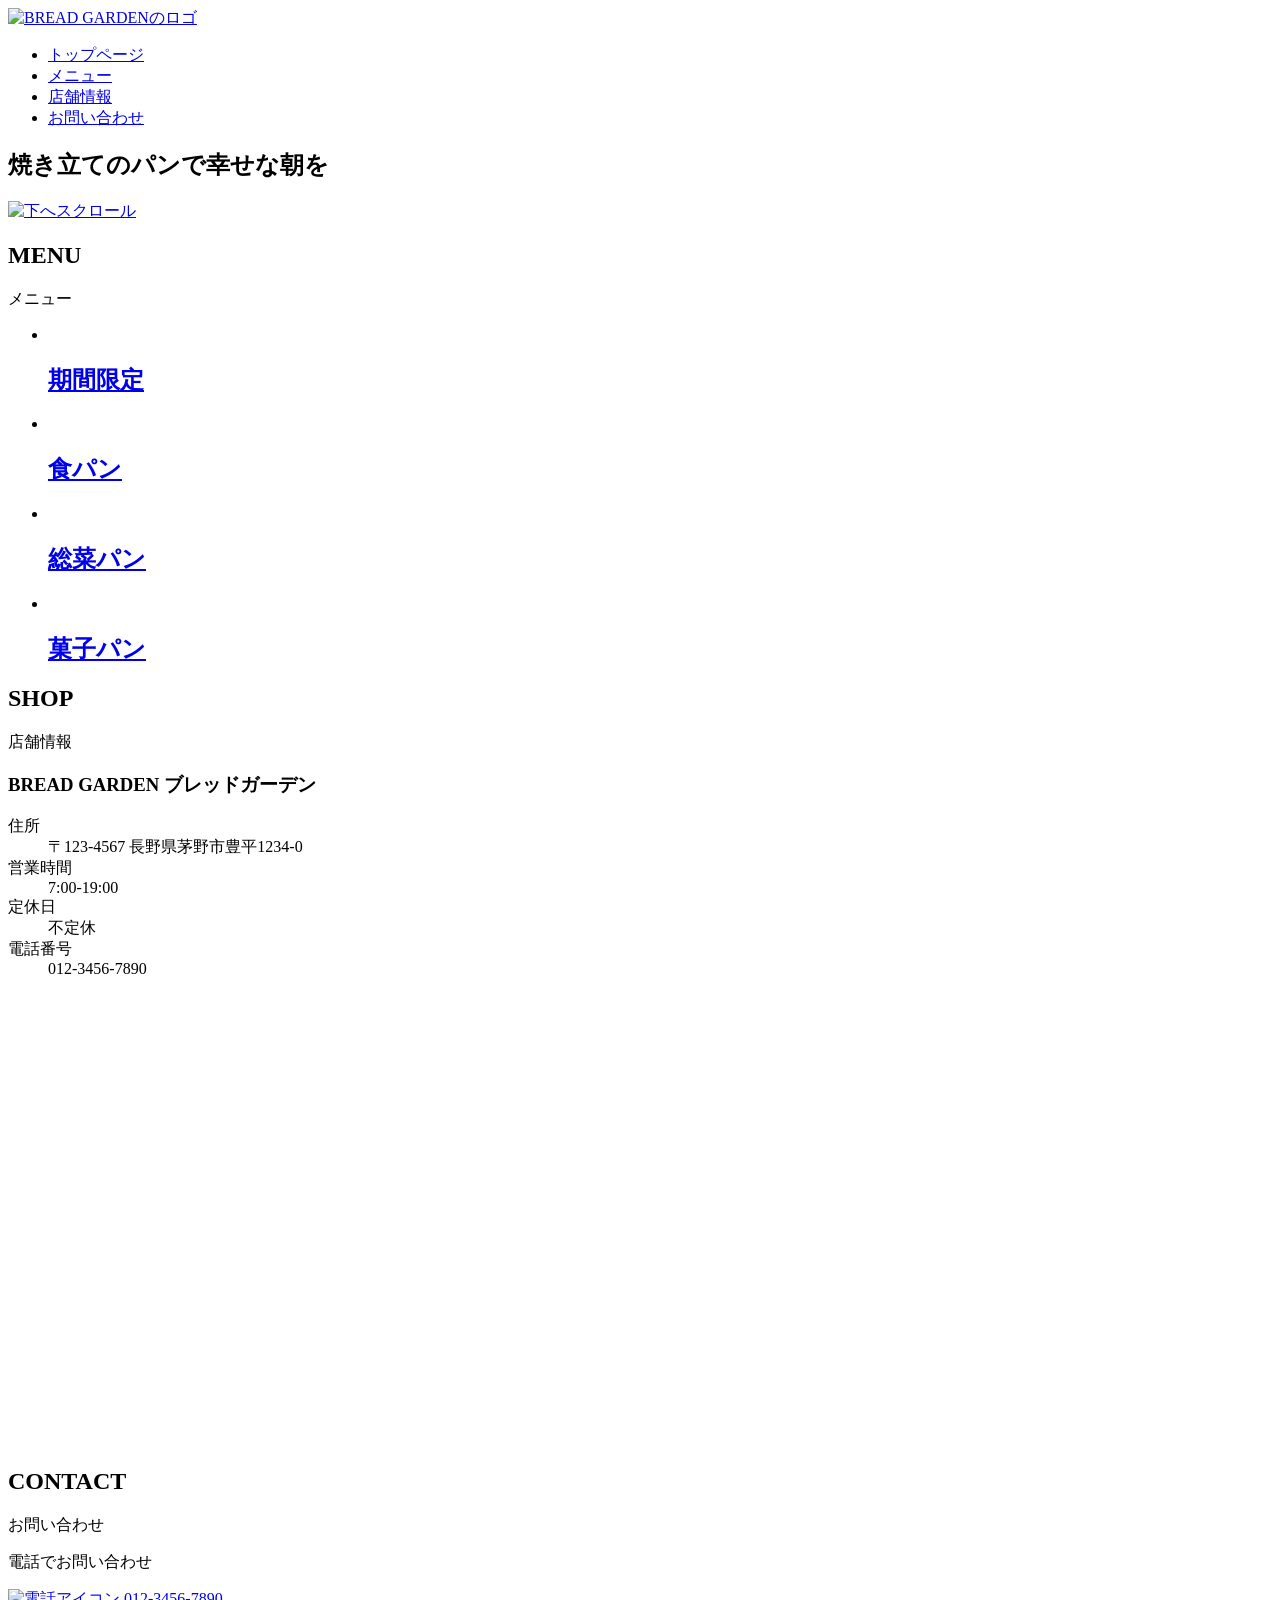
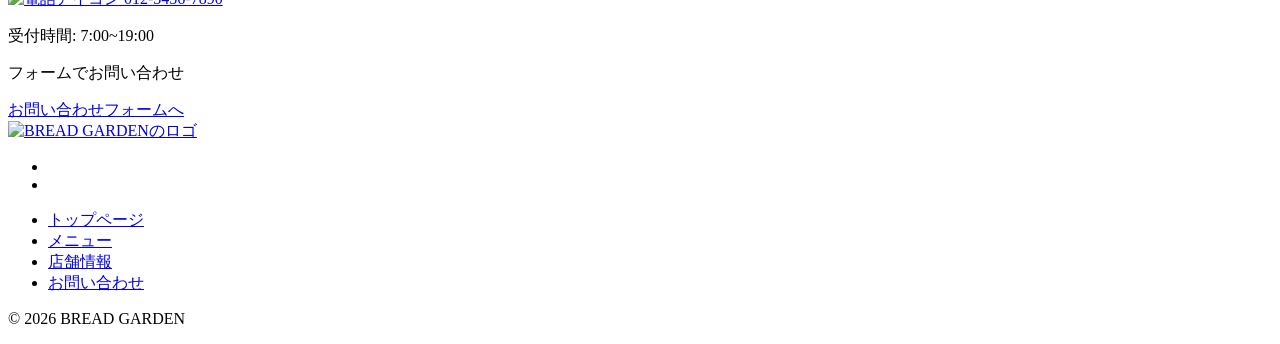
==== index.html @ bd8e2477 "Add files via upload" ====
<!DOCTYPE html>
<html lang="en">
<head>
  <meta charset="UTF-8">
  <meta name="viewport" content="width=device-width, initial-scale=1.0">
  <title>Document</title>
  <link rel="stylesheet" href="css/reset.css">
  <link rel="stylesheet" href="css/style.css">
  <script src="js/script.js" defer></script>
</head>
<body class="home">
  <header>
    <a href="index.html" class="logo">
      <img src="img/BREAD GARDEN.png" alt="BREAD GARDENのロゴ">
    </a>
    <nav>
      <ul>
        <li><a href="index.html">トップページ</a></li>
        <li><a href="menu.html">メニュー</a></li>
        <li><a href="index.html#shop">店舗情報</a></li>
        <li><a href="contact.html">お問い合わせ</a></li>
      </ul>
    </nav>
  </header>

  <!-- ヒーローセクション -->
  <section class="hero">
    <h2>焼き立てのパンで幸せな朝を</h2>
    <a href="#menu">
      <img src="img/down.png" alt="下へスクロール">
    </a>
  </section>

  <main>
    <!-- メニュー -->
    <section class="main-section" id="menu">
      <span class="heading-group">
        <h2>MENU</h2>
        <p>メニュー</p>
      </span>
      <ul class="container menu-guid-list">
        <li>
          <a href="menu.html?category=limited">
          <!-- ↑ここは後で変える -->
            <img src="img/期間限定.jpg" alt="">
            <h2>期間限定</h2>
          </a>
        </li>
        <li>
          <a href="menu.html?category=bread">
          <!-- ↑ここは後で変える -->
            <img src="img/食パン.jpg" alt="">
            <h2>食パン</h2>
          </a>
        </li>
        <li>
          <a href="menu.html?category=savoury">
          <!-- ↑ここは後で変える -->
            <img src="img/総菜パン.jpg" alt="">
            <h2>総菜パン</h2>
          </a>
        </li>
        <li>
        <a href="menu.html?category=sweet">
          <!-- ↑ここは後で変える -->
            <img src="img/菓子パン.jpg" alt="">
            <h2>菓子パン</h2>
          </a>
        </li>
      </ul>
    </section>

    <!-- 店舗情報 -->
    <section class="main-section shop" id="shop">
      <span class="heading-group">
        <h2>SHOP</h2>
        <p>店舗情報</p>
      </span>
      <div class="container layout">
        <div class="text">
          <h3>
            BREAD GARDEN
            <span>ブレッドガーデン</span>
          </h3>
          <dl>
            <dt>住所</dt>
            <dd>〒123-4567 長野県茅野市豊平1234-0</dd>
            <dt>営業時間</dt>
            <dd>7:00-19:00</dd>
            <dt>定休日</dt>
            <dd>不定休</dd>
            <dt>電話番号</dt>
            <dd>012-3456-7890</dd>
          </dl>
        </div>
        <div class="map">
          <iframe src="https://www.google.com/maps/embed?pb=!1m18!1m12!1m3!1d6455.023238602218!2d138.1796130052971!3d36.00779797145485!2m3!1f0!2f0!3f0!3m2!1i1024!2i768!4f13.1!3m3!1m2!1s0x601c50e71f7adf49%3A0x2a9c9bdd30254f00!2z5YWs56uL6KuP6Kiq5p2x5Lqs55CG56eR5aSn5a2m!5e0!3m2!1sja!2sjp!4v1779669544932!5m2!1sja!2sjp" width="600" height="450" style="border:0;" allowfullscreen="" loading="lazy" referrerpolicy="no-referrer-when-downgrade"></iframe>
        </div>
      </div>
    </section>

    <!-- お問い合わせ -->
    <section class="main-section" id="contact">
      <span class="heading-group">
        <h2>CONTACT</h2>
        <p>お問い合わせ</p>
      </span>
      <div class="container contact">
        <!--ご不明な点などございましたら、お気軽にお問い合わせください。</p> -->
        <div class="layout">
          <div class="tel">
            <p class="label">電話でお問い合わせ</p>
            <a href="tel:0312345678" class="number">
              <img src="img/icon-tel.svg" alt="電話アイコン">
              012-3456-7890
            </a>
            <p class="hour">受付時間: 7:00~19:00</p>
          </div>
          <div class="form">
            <p class="label">フォームでお問い合わせ</p>
            <a href="contact.html" class="button">お問い合わせフォームへ</a>
          </div>
        </div>
      </div>

    </section>
  </main>
  <footer>
    <nav>
      <div>
        <a href="index.html" class="logo">
          <img src="img/BREAD GARDEN.png" alt="BREAD GARDENのロゴ">
        </a>
        <ul class="footer_sns">
          <li><a href=""><img src="img/xロゴ.svg" alt=""></a></li>
          <li><a href=""><img src="img/インスタロゴ.svg" alt=""></a></li>
        </ul>
      </div>
      <ul class="footer_nav">
        <li><a href="index.html">トップページ</a></li>
        <li><a href="menu.html">メニュー</a></li>
        <li><a href="index.html#shop">店舗情報</a></li>
        <li><a href="contact.html">お問い合わせ</a></li>
      </ul>
    </nav>
    <p class="copyright">&copy; 2026 BREAD GARDEN</p>
  </footer>
</body>
</html>
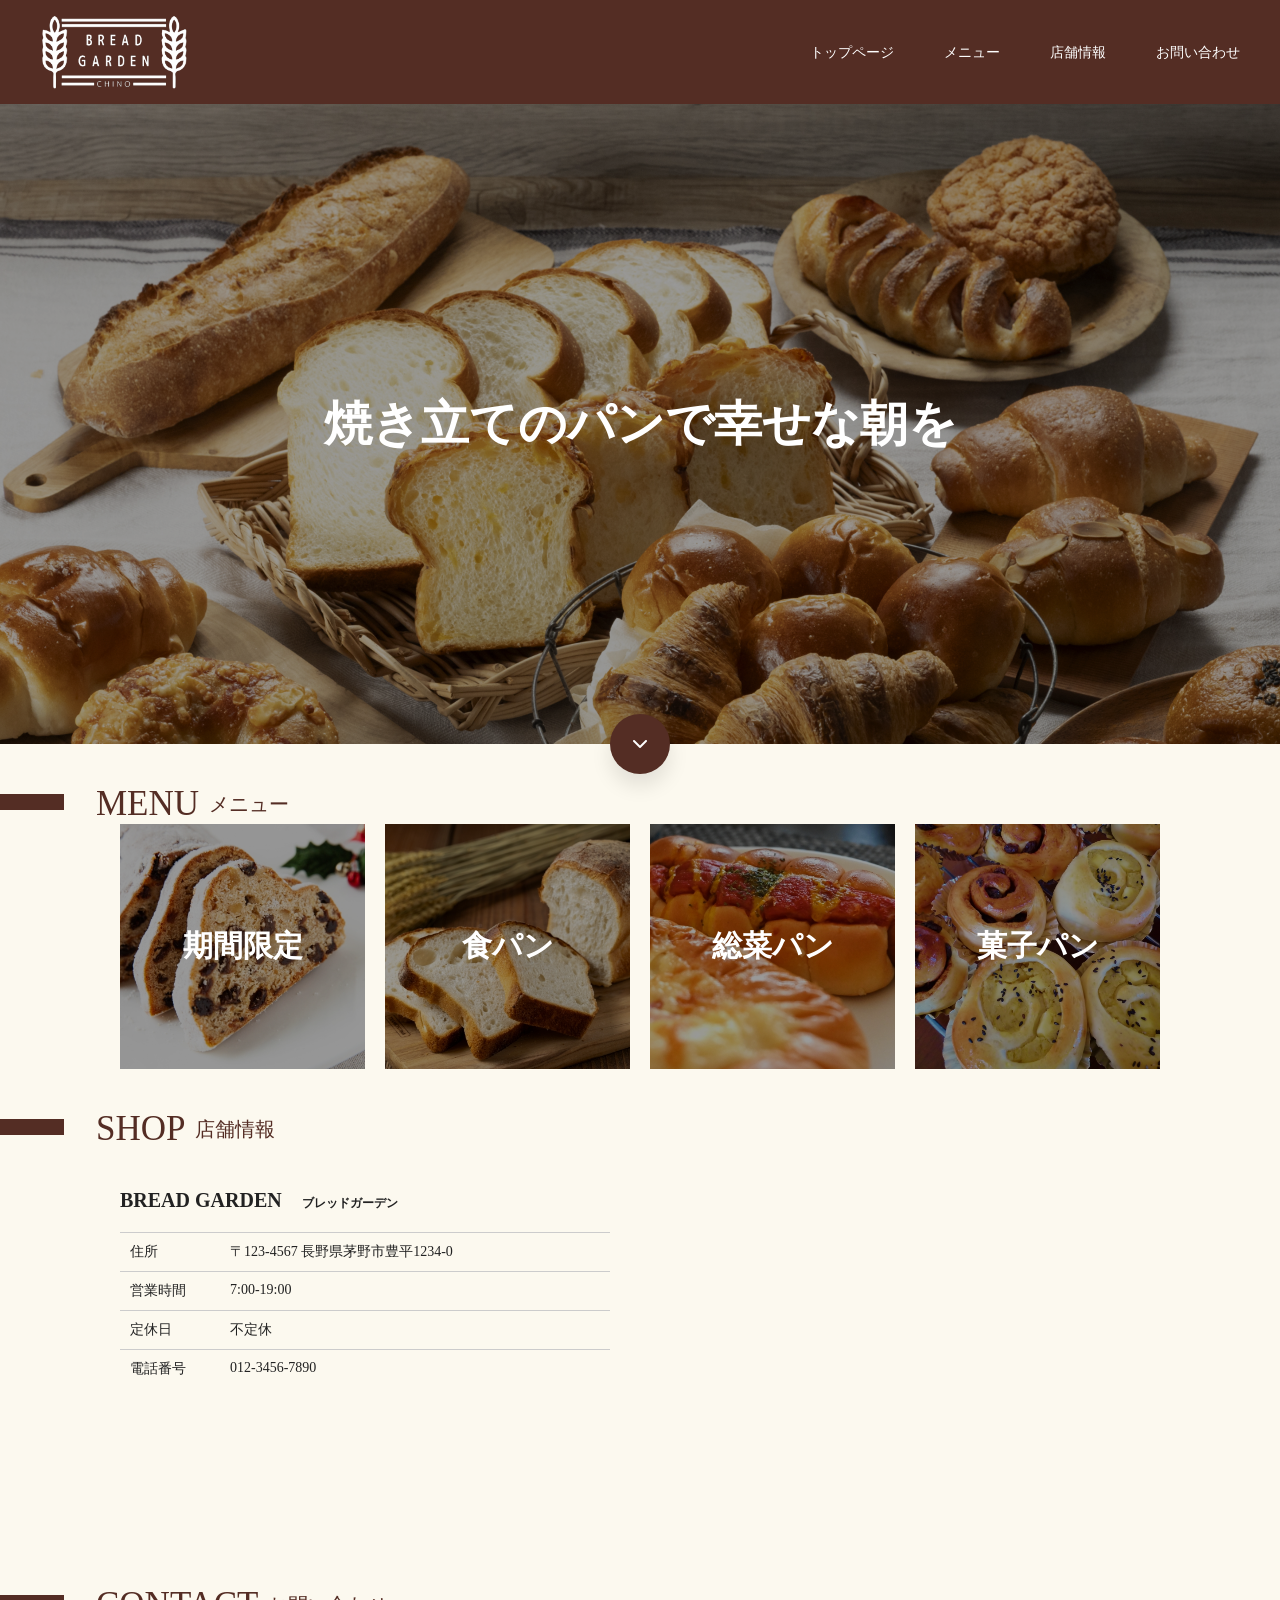
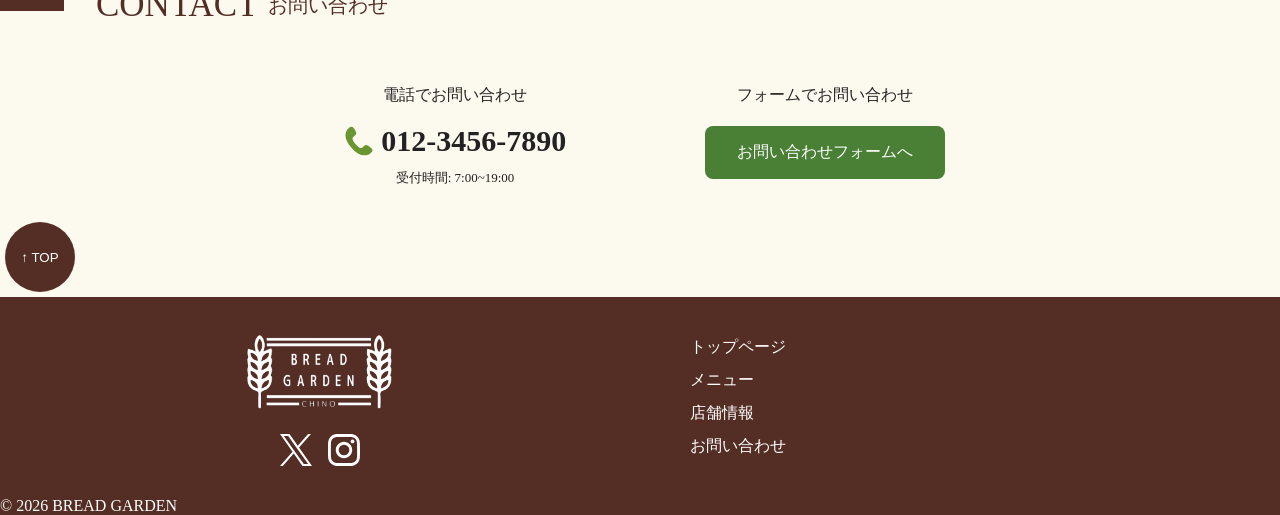
==== commit 1923c4a8: "Add files via upload" ====
--- a/index.html
+++ b/index.html
@@ -124,6 +124,8 @@
       </div>
 
     </section>
+
+    <button class="top-button">↑ TOP</button>
   </main>
   <footer>
     <nav>
--- a/css/style.css
+++ b/css/style.css
@@ -0,0 +1,457 @@
+@charset "utf-8";
+
+/* index.html */
+body{
+  background-color: #fcf9ef;
+  .large-font {
+    font-size: 26px;
+  }
+}
+
+/* ロゴ */
+.logo img{
+  width: 150px;
+  height: auto;
+}
+
+
+header{
+  background-color: #542d24;
+  color: #fff;
+  padding: 10px 40px;
+  display: flex;
+  align-items: center;
+  justify-content: space-between;
+  nav {
+    ul {
+      display: flex;
+      align-items: center;
+      gap: 50px;
+    }
+    a {
+      font-size: 14px;
+      font-weight: 400;
+      &:hover {
+        color: #777;
+        text-decoration: underline;
+      }
+    }
+  }
+}
+
+/* ヒーローセクション */
+.hero {
+  color: #fff;
+  text-align: center;
+  height: 640px;
+  background-image: url(../img/パン.jpg);
+  background-size: cover;
+  display: flex;
+  flex-direction: column;
+  align-items: center;
+  justify-content: center;
+  position: relative;
+  
+  * {
+    position: relative;
+    z-index: 1;
+  }
+
+  &::before {
+    content: "";
+    position: absolute;
+    inset: 0;
+    background-color: rgb(0 0 0 / 0.4);
+  }
+
+  h2 {
+    font-size: 48px;
+    font-weight: 700;
+  }
+
+  a {
+    display: grid;
+    place-items: center;
+    width: 60px;
+    height: 60px;
+    background-color: #542d24;
+    border-radius: 50%;
+    box-shadow: 0px 12px 20px rgb(0 0 0 / 0.1);
+    position: absolute;
+    left: 50%;
+    bottom: 0;
+    translate: -50% 50%;
+    img {
+      width: 24px;
+      height: 24px;
+    }
+  }
+}
+
+/* 小見出し */
+.heading-group {
+  margin-top: 40px;
+  color: #542d24;
+  position: relative;
+  display: inline-flex;
+  align-items: center;
+  padding-left: 7.5vw;
+  h2 {
+    font-size: 35px;
+    font-weight: 500;
+  }
+
+  p {
+    font-size:20px;
+    font-weight: 300;
+    margin-left: 10px;
+  }
+
+  &::before {
+    content: "";
+    display: block;
+    position: absolute;
+    top: 10px;
+    left: 0;
+    width: 5vw;
+    height: 1.23vw;
+    background-color: #542d24;
+  }
+}
+
+/* 共通要素 */
+.container {
+  max-width: 1160px;
+  margin: 0 auto;
+  padding-inline: 60px;
+}
+
+/* メニュー */
+.menu-guid-list {
+  display: grid;
+  grid-template-columns: 1fr 1fr 1fr 1fr;
+  gap: 20px;
+
+  a {
+    display: block;
+    aspect-ratio: 1 / 1;
+    position: relative;
+    overflow: hidden;
+
+    img {
+      width: 100%;
+      height: 100%;
+      object-fit: cover;
+    }
+
+    &::before {
+      content: "";
+      position: absolute;
+      inset: 0;
+      background-color: rgb(0 0 0 / 0.4);
+      z-index: 1;
+    }
+
+    &:hover::before {
+      background-color: rgb(0 0 0 / 0.2);
+    }
+    h2 {
+      position: absolute;
+      inset: 0;
+      width: 100%;
+      height: 100%;
+      display: flex;
+      justify-content: center;
+      align-items: center;
+      z-index: 1;
+      color: #fff;
+      font-size: 30px;
+      font-weight: 600;
+    }
+  }
+}
+
+/* 店舗情報 */
+.shop {
+  .layout{
+    display: grid;
+    grid-template-columns: 1fr 1fr;
+    align-items: start;
+    gap: 60px;
+  }
+
+  .text{
+    margin-top: 40px;
+
+    h3 {
+      text-align:center;
+      font-size: 20px;
+      font-weight: 700;
+      margin: 0 0 20px;
+      display: flex;
+      align-items: baseline;
+      gap: 1em;
+
+      span {
+        font-size: 0.6em;
+      }
+    }
+
+    dl {
+      display: grid;
+      grid-template-columns: 100px 1fr;
+
+      dt,dd{
+        font-size: 14px;
+        padding: 10px;
+        border-top: 1px solid #ccc;
+      }
+    }
+  }
+  .map{
+    border-radius: 40px;
+    overflow: hidden;
+
+    iframe{
+      width: 100%;
+      height: auto;
+      aspect-ratio: 5 / 4;
+    }
+  }
+}
+
+/* お問い合わせ */
+.contact {
+  text-align: center;
+  margin-bottom: 30px;
+
+  .layout{
+    display: grid;
+    grid-template-columns: 1fr 1fr;
+    gap: 40px;
+    margin-top: 60px;
+    margin-inline: auto;
+    max-width: 700px;
+  }
+
+  .label {
+    margin-bottom: 20px;
+  }
+  
+  .number {
+    font-size: 30px;
+    font-weight: 700;
+    line-height: 1;
+    letter-spacing: 0;
+
+    img{
+      width: 1em;
+    }
+  }
+
+  .hour {
+    font-size: 13px;
+    display: block;
+    margin-top: 1em;
+  }
+
+  .button {
+    display: inline-block;
+    color: #fff;
+    background-color: #4a8035;
+    padding: 1em 2em;
+    border-radius: 8px;
+
+    &:hover{
+      background-color: #346122;
+    }
+  }
+}
+
+/* TOPボタン */
+.top-button {
+  width: 70px;
+  height: 70px;
+  background-color: #542d24;
+  color: #fff;
+  border-radius: 50%;
+  margin: 5px;
+  border: none;
+}
+
+footer{
+  color: #fff;
+  background-color: #542d24;
+
+  nav{
+    display: grid;
+    grid-template-columns: 1fr 1fr;
+    align-items: center;
+    
+    div{
+      display: grid;
+      grid-template-rows: auto auto;
+      gap: 20px;
+      justify-items: center;
+
+      .footer_sns{
+        display: flex;
+        gap: 16px;
+        list-style: none;
+        padding: 0;
+
+        img{
+          width: 32px;
+          height: 32px;
+          object-fit: contain;
+        }
+      }
+    }
+    
+    .footer_nav{
+      min-height: 200px;
+      display: flex;
+      flex-direction: column;
+      justify-content: center;
+      gap: 12px;
+      list-style: none;
+      padding: 0;
+      margin-left: 50px;
+
+      li {
+        &:hover {
+          color: #777;
+          text-decoration: underline;
+        }
+      }
+    }
+    .copyright {
+      font-size: 12px;
+      text-align: center;
+    }
+  }
+}
+
+
+
+/* menu.html */
+.menu-buttons {
+  display: flex;
+  gap: 15px;
+  padding-block: 30px;
+  justify-content: center;
+}
+
+.menu-button {
+  border: 2px solid #542d24;
+  background-color: #f5e8d0;
+  padding: 10px 30px;
+  color: #542d24;
+  cursor: pointer;
+  transition: 0.3s ease;
+
+  &:hover {
+    background-color: #542d24;
+    color: #fff;
+  }
+
+  .active {
+    background-color: #542d24;
+    color: #fff;
+  }
+}
+
+.menu-list {
+  display: grid;
+  grid-template-columns: repeat(4, 1fr);
+  gap: 20px;
+  margin-bottom: 40px;
+}
+
+.menu-list img {
+  width: 100%;
+  aspect-ratio: 1 / 1;
+  object-fit: cover;
+}
+
+.favorite-button {
+  width: 30px;
+  height: 30px;
+}
+
+.favorite{
+  color: #ff0505;
+}
+
+/* contact.html */
+.lower-main{
+  padding: 80px 0 100px;
+  background-color: #F3F1EE;
+}
+
+.lower-heading-group{
+  text-align: center;
+  display: grid;
+  justify-items: center;
+  gap: 20px;
+  margin: 0 0 40px;
+  h2{
+    font-size: 40px;
+    font-weight: 700;
+  }
+}
+
+.form-box {
+  max-width: 640px;
+  margin: 0 auto;
+  border-radius: 20px;
+  padding: 60px;
+  background-color: #fff;
+  box-shadow: 0px 24px 40px rgb(0 0 0 / 0.08);
+}
+
+.form-item{
+  display: grid;
+  gap: 10px;
+  label{
+    font-size: 14px;
+  }
+  + .form-item{
+    margin-top: 30px;
+  }
+  input,
+  textarea{
+    border: 1px solid #aaa;
+    padding: 0.8em 0.5em;
+    border-radius: 8px;
+    &::placeholder{
+      color: #aaa;
+    }
+  }
+  textarea{
+    resize: none;
+  }
+  button{
+    font-size: 16px;
+    display: inline-block;
+    color: #fff;
+    background-color: #4a8035;
+    border: none;
+    padding: 1em 2em;
+    border-radius: 8px;
+    &:hover{
+      background-color: #346122;
+    }
+  }
+}
+
+/* contact_finish.html */
+.top-return {
+  display: inline-block;
+  color: blue;
+  text-decoration: underline;
+
+  &:hover {
+    color: #0f056e;
+  }
+}
